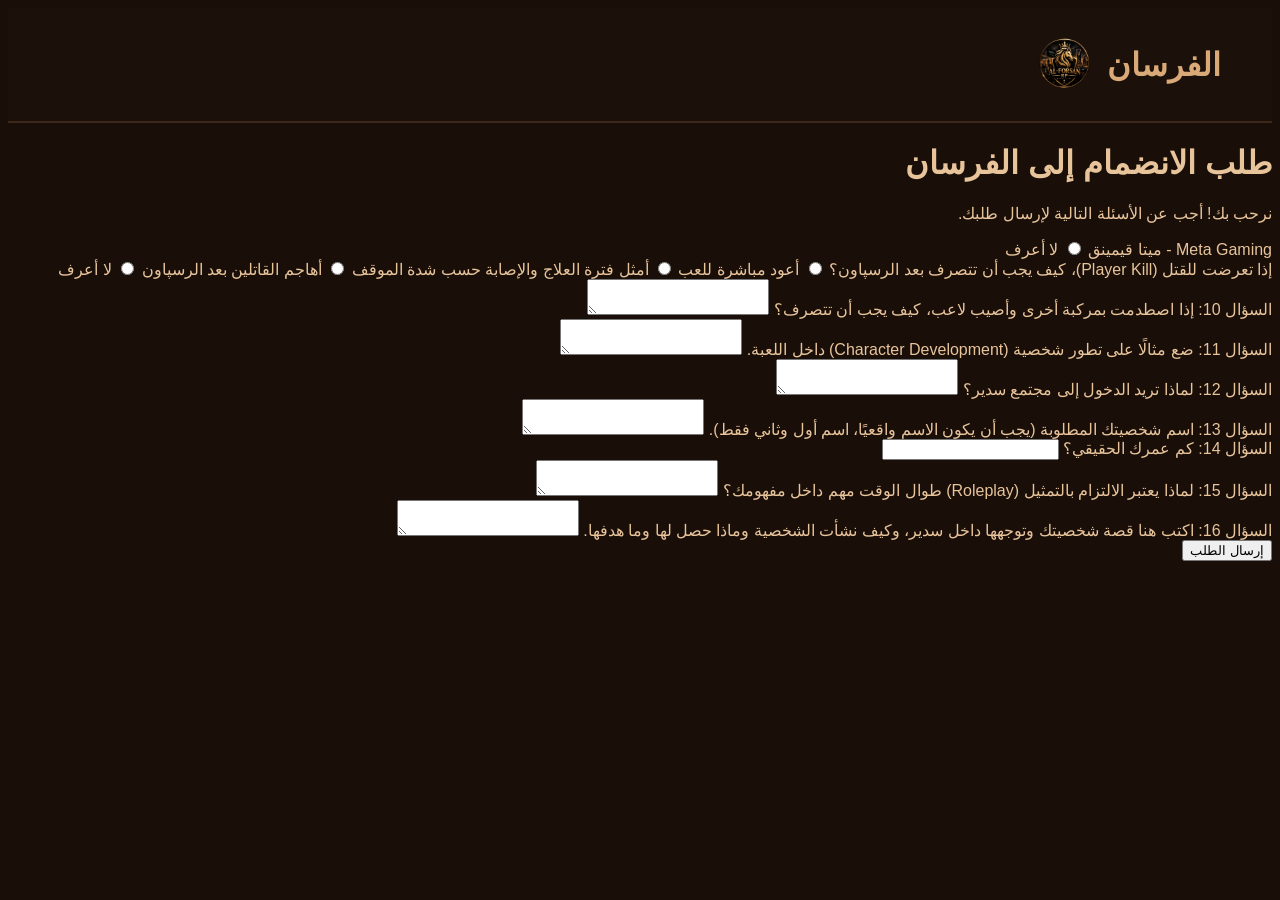
==== apply.html @ c6a8109a "Add files via upload" ====
<!DOCTYPE html>

<html lang="ar" dir="rtl">

<head>

    <meta charset="UTF-8">

    <meta name="viewport" content="width=device-width, initial-scale=1.0">

    <title>طلب الانضمام | الفرسان</title>

    <link rel="stylesheet" href="style.css">

</head>

<body>

    <header class="header">

        <div class="brand">

            <span>الفرسان</span>

            <img src="images/logo.png" alt="شعار الفرسان">

        </div>

    </header>

    <main class="apply-page">

        <h1>طلب الانضمام إلى الفرسان</h1>

        <p>نرحب بك! أجب عن الأسئلة التالية لإرسال طلبك.</p>

        <form id="applicationForm">

         Meta Gaming - ميتا قيمينق

    </label>

    <label>

        <input type="radio" name="q8" value="لا أعرف">

        لا أعرف

    </label>

</div>

<!-- السؤال 9 -->

<div class="question">

    <label>

        إذا تعرضت للقتل (Player Kill)، كيف يجب أن تتصرف بعد الرسپاون؟

    </label>

    <label>

        <input type="radio" name="q9" value="أعود مباشرة للعب" required>

        أعود مباشرة للعب

    </label>

    <label>

        <input type="radio" name="q9" value="أمثل فترة العلاج والإصابة حسب شدة الموقف">

        أمثل فترة العلاج والإصابة حسب شدة الموقف

    </label>

    <label>

        <input type="radio" name="q9" value="أهاجم القاتلين بعد الرسپاون">

        أهاجم القاتلين بعد الرسپاون

    </label>

    <label>

        <input type="radio" name="q9" value="لا أعرف">

        لا أعرف
    </label>
    
          <!-- السؤال 10 -->

<div class="question">

  <label for="q10">

    السؤال 10: إذا اصطدمت بمركبة أخرى وأصيب لاعب، كيف يجب أن تتصرف؟

  </label>

  <textarea id="q10" name="q10" required></textarea>

</div>

<!-- السؤال 11 -->

<div class="question">

  <label for="q11">

    السؤال 11: ضع مثالًا على تطور شخصية (Character Development) داخل اللعبة.

  </label>

  <textarea id="q11" name="q11" required></textarea>

</div>

<!-- السؤال 12 -->

<div class="question">

  <label for="q12">

    السؤال 12: لماذا تريد الدخول إلى مجتمع سدير؟

  </label>

  <textarea id="q12" name="q12" required></textarea>

</div>

<!-- السؤال 13 -->

<div class="question">

  <label for="q13">

    السؤال 13: اسم شخصيتك المطلوبة (يجب أن يكون الاسم واقعيًا، اسم أول وثاني فقط).

  </label>

  <textarea id="q13" name="q13" required></textarea>

</div>

<!-- السؤال 14 -->

<div class="question">

  <label for="q14">

    السؤال 14: كم عمرك الحقيقي؟

  </label>

  <input type="number" id="q14" name="q14" min="1" required>

</div>

<!-- السؤال 15 -->

<div class="question">

  <label for="q15">

    السؤال 15: لماذا يعتبر الالتزام بالتمثيل (Roleplay) طوال الوقت مهم داخل مفهومك؟

  </label>

  <textarea id="q15" name="q15" required></textarea>

</div>

<!-- السؤال 16 -->

<div class="question">

  <label for="q16">

    السؤال 16: اكتب هنا قصة شخصيتك وتوجهها داخل سدير، وكيف نشأت الشخصية وماذا حصل لها وما هدفها.

  </label>

  <textarea id="q16" name="q16" required></textarea>

</div>   

            <button type="submit">إرسال الطلب</button>

        </form>

    </main>

</body>

</html>
---- style.css ----
<<<<<<< HEAD
/* =========================
   الإعدادات العامة
========================= */

* {
    margin: 0;
    padding: 0;
    box-sizing: border-box;
}

html {
    scroll-behavior: smooth;
}

body {
    background: #190e08;
    color: #e8c49b;
    font-family: 'Cairo', sans-serif;
    overflow-x: hidden;
}

a {
    text-decoration: none;
    color: inherit;
}

button {
    font-family: inherit;
}


/* =========================
   الشريط العلوي
========================= */

.header {
    height: 115px;
    background: #1c100a;
    border-bottom: 2px solid #3c281a;

    display: flex;
    align-items: center;
    justify-content: space-between;

    padding: 15px 4%;
    position: sticky;
    top: 0;
    z-index: 100;
}

.brand {
    display: flex;
    align-items: center;
    gap: 15px;

    font-size: 32px;
    font-weight: 900;
    color: #d9aa78;
}

.brand img {
    width: 60px;
    height: 60px;
    object-fit: contain;
}

.discord-btn {
    background: #5865f2;
    color: white;

    padding: 16px 35px;
    border-radius: 27px;

    font-size: 21px;
    font-weight: 800;

    box-shadow: 0 0 25px #5865f255;
    transition: 0.3s;
}

.discord-btn:hover {
    transform: translateY(-3px);
    box-shadow: 0 0 35px #5865f280;
}

.discord-btn i {
    margin-right: 10px;
}

.menu-btn {
    width: 75px;
    height: 75px;

    background: #302016;
    color: #d9aa78;

    border: 2px solid #65482e;
    border-radius: 23px;

    font-size: 30px;
    cursor: pointer;

    transition: 0.3s;
}

.menu-btn:hover {
    background: #49301e;
}


/* =========================
   القائمة الجانبية
========================= */

.menu-overlay {
    position: fixed;
    inset: 0;

    background: rgba(0, 0, 0, 0.65);

    z-index: 999;

    visibility: hidden;
    opacity: 0;

    transition: 0.3s;
}

.menu-overlay.show {
    visibility: visible;
    opacity: 1;
}

.side-menu {
    position: absolute;
    top: 0;
    right: 0;

    width: min(82%, 500px);
    height: 100%;

    background: linear-gradient(
        160deg,
        #24150d,
        #160d08
    );

    border-left: 2px solid #503721;

    transform: translateX(100%);
    transition: 0.35s ease;

    overflow-y: auto;
}

.menu-overlay.show .side-menu {
    transform: translateX(0);
}

.close-menu {
    width: 95px;
    height: 95px;

    margin: 25px;

    background: #352317;
    color: #d9aa78;

    border: 2px solid #65482e;
    border-radius: 25px;

    font-size: 35px;
    cursor: pointer;

    transition: 0.3s;
}

.close-menu:hover {
    background: #49301e;
}

.side-menu-links {
    padding: 45px 25px;

    display: flex;
    flex-direction: column;
    gap: 20px;
}

.side-menu-links a {
    display: flex;
    align-items: center;
    gap: 25px;

    padding: 25px;

    border-radius: 25px;

    color: #e8c49b;

    font-size: 25px;
    font-weight: 800;

    transition: 0.3s;
}

.side-menu-links a i {
    font-size: 28px;
    color: #d9aa78;
}

.side-menu-links a:hover,
.side-menu-links a.active {
    background: #352317;
    border: 2px solid #65482e;
}


/* =========================
   الواجهة الرئيسية
========================= */

.hero {
    min-height: 850px;

    display: flex;
    justify-content: center;
    align-items: center;

    text-align: center;
    padding: 80px 20px;

    background: radial-gradient(
        circle at center,
        #382315 0%,
        #21130c 45%,
        #160d08 100%
    );
}

.hero-content {
    max-width: 950px;
    width: 100%;
}

.hero-logo {
    width: 150px;
    height: 150px;

    object-fit: contain;

    margin-bottom: 35px;

    filter: drop-shadow(0 0 25px #d4af3780);
}

.hero h1 {
    font-size: clamp(45px, 8vw, 90px);
    font-weight: 900;

    color: #e8bd8d;

    margin-bottom: 15px;
}

.hero h2 {
    font-size: clamp(22px, 4vw, 38px);

    margin-bottom: 35px;
}

.hero p {
    font-size: 23px;
    line-height: 2.2;

    margin-bottom: 55px;
}


/* =========================
   الأزرار
========================= */

.hero-buttons,
.about-buttons {
    display: flex;
    justify-content: center;
    align-items: center;

    flex-wrap: wrap;
    gap: 20px;
}

.main-btn,
.second-btn {
    display: inline-block;

    padding: 22px 38px;

    border-radius: 28px;

    font-size: 21px;
    font-weight: 800;

    transition: 0.3s;
}

.main-btn {
    background: linear-gradient(
        135deg,
        #e0b17e,
        #bd8a51
    );

    color: #21130b;
}

.second-btn {
    background: #352317;

    border: 3px solid #65482e;

    color: #e8c49b;
}

.main-btn:hover,
.second-btn:hover {
    transform: translateY(-5px);
}


/* =========================
   البطاقة التعريفية
========================= */

.intro {
    padding: 100px 8%;
}

.intro-card {
    max-width: 950px;

    margin: auto;

    padding: 75px 45px;

    background: #28180f;

    border: 2px solid #503721;
    border-right: 8px solid #d4a36f;

    border-radius: 40px;

    text-align: center;
}

.icon-circle {
    width: 130px;
    height: 130px;

    margin: 0 auto 45px;

    background: #432d1d;

    border-radius: 50%;

    display: flex;
    align-items: center;
    justify-content: center;

    font-size: 48px;
    color: #d9aa78;
}

.intro h2 {
    font-size: 36px;
    margin-bottom: 30px;
}

.intro p {
    font-size: 24px;
    line-height: 2.2;

    margin-bottom: 45px;
}


/* =========================
   عناوين الأقسام
========================= */

.section-title {
    text-align: center;

    font-size: 58px;
    font-weight: 900;

    color: #d9aa78;

    margin-bottom: 100px;
}


/* =========================
   قسم لماذا الفرسان
========================= */

.features {
    padding: 90px 8%;
}

.feature-grid {
    display: grid;

    grid-template-columns: repeat(2, 1fr);

    gap: 45px;
}

.feature-card {
    background: #28180f;

    border: 2px solid #49301e;
    border-radius: 55px;

    padding: 70px 35px;

    text-align: center;

    transition: 0.3s;
}

.feature-card:hover {
    border-color: #d9aa78;
    transform: translateY(-5px);
}

.feature-card h3 {
    font-size: 37px;
    margin-bottom: 45px;
}

.feature-card p {
    font-size: 24px;
    line-height: 2.1;
}


/* =========================
   قسم عن الفرسان
========================= */

.about {
    padding: 110px 10%;
    text-align: center;
}

.about p {
    font-size: 25px;
    line-height: 2.4;

    margin-bottom: 35px;
}

.about-buttons {
    margin-top: 60px;
}


/* =========================
   التذييل
========================= */

footer {
    background: linear-gradient(
        #24150e,
        #30190f
    );

    padding: 85px 8% 40px;

    text-align: center;
}

.footer-content {
    display: grid;

    grid-template-columns: repeat(3, 1fr);

    gap: 50px;

    padding-bottom: 75px;
}

.footer-brand img {
    width: 100px;
    height: 100px;

    object-fit: contain;

    margin-top: 20px;
}

.footer-brand h2,
footer h3 {
    color: #d9aa78;

    font-size: 30px;

    margin-bottom: 25px;
}

footer p,
footer a {
    font-size: 21px;
    line-height: 2.5;
}

.footer-links a,
.footer-contact a {
    display: block;
    transition: 0.3s;
}

.footer-links a:hover,
.footer-contact a:hover {
    color: #d9aa78;
}

.copyright {
    border-top: 1px solid #503721;

    padding-top: 35px;

    font-size: 21px;
}

.powered {
    margin-top: 20px;
    color: #b99773;
}


/* =========================
   توافق الجوال
========================= */

@media (max-width: 700px) {

    .header {
        height: 110px;
        padding: 10px 4%;
    }

    .brand {
        font-size: 22px;
        gap: 5px;
    }

    .brand img {
        width: 43px;
        height: 43px;
    }

    .discord-btn {
        padding: 14px 16px;
        font-size: 16px;
        border-radius: 20px;
    }

    .menu-btn {
        width: 65px;
        height: 65px;

        font-size: 24px;
        border-radius: 20px;
    }

    .side-menu {
        width: 82%;
    }

    .close-menu {
        width: 80px;
        height: 80px;
        font-size: 30px;
    }

    .side-menu-links {
        padding: 30px 18px;
    }

    .side-menu-links a {
        padding: 22px 15px;
        font-size: 22px;
        gap: 20px;
    }

    .side-menu-links a i {
        font-size: 25px;
    }

    .hero {
        min-height: 800px;
        padding: 60px 20px;
    }

    .hero-logo {
        width: 115px;
        height: 115px;
    }

    .hero p {
        font-size: 19px;
        line-height: 2.1;
    }

    .main-btn,
    .second-btn {
        width: 90%;
        padding: 19px 15px;
        font-size: 18px;
    }

    .intro {
        padding: 65px 6%;
    }

    .intro-card {
        padding: 50px 20px;
        border-radius: 35px;
    }

    .icon-circle {
        width: 110px;
        height: 110px;
        font-size: 42px;
    }

    .intro h2 {
        font-size: 27px;
    }

    .intro p {
        font-size: 19px;
        line-height: 2.2;
    }

    .section-title {
        font-size: 42px;
        margin-bottom: 65px;
    }

    .features {
        padding: 70px 6%;
    }

    .feature-grid {
        grid-template-columns: 1fr;
        gap: 30px;
    }

    .feature-card {
        padding: 55px 25px;
        border-radius: 40px;
    }

    .feature-card h3 {
        font-size: 31px;
        margin-bottom: 35px;
    }

    .feature-card p {
        font-size: 20px;
        line-height: 2.1;
    }

    .about {
        padding: 75px 7%;
    }

    .about p {
        font-size: 20px;
        line-height: 2.3;
    }

    .footer-content {
        grid-template-columns: 1fr;
        gap: 50px;
    }

    .copyright {
        font-size: 17px;
    }

}
/* =========================
   صفحة أمثلة الرول بلاي
========================= */

.examples-page {
    width: min(100% - 32px, 850px);
    margin: 55px auto;
    font-family: 'Tajawal', sans-serif;
}

.examples-heading {
    text-align: center;
    margin-bottom: 30px;
}

.examples-heading h1 {
    color: #d9ad55;
    font-size: 34px;
    margin-bottom: 10px;
}

.examples-heading p {
    color: #aaa;
    font-size: 15px;
    line-height: 1.9;
}

.rp-warning,
.assistant-box,
.term-search,
.term-card,
.before-start {
    background: linear-gradient(145deg, #211d18, #171512);
    border: 1px solid rgba(207, 163, 79, 0.2);
    border-radius: 15px;
    padding: 25px;
    margin-bottom: 22px;
    color: #eee;
}

.rp-warning {
    text-align: center;
}

.warning-icon {
    color: #d9ad55;
    font-size: 30px;
    margin-bottom: 12px;
}

.examples-page h2 {
    color: #d9ad55;
    margin-bottom: 15px;
}

.examples-page p {
    line-height: 2;
    color: #c3bdb4;
}

.assistant-box {
    text-align: center;
}

.assistant-box > h2 i {
    margin-left: 7px;
}

.assistant-message {
    background: #15120f;
    border: 1px solid #403322;
    border-radius: 12px;
    padding: 18px;
    text-align: right;
    line-height: 2;
    margin: 20px 0;
    color: #ddd;
}

.question-buttons,
.term-buttons {
    display: flex;
    flex-wrap: wrap;
    gap: 9px;
    justify-content: center;
    margin: 18px 0;
}

.question-buttons button,
.term-buttons button {
    background: #292219;
    color: #e5c27f;
    border: 1px solid #69512d;
    border-radius: 9px;
    padding: 10px 14px;
    font-family: inherit;
    cursor: pointer;
    transition: 0.2s;
}

.question-buttons button:hover,
.term-buttons button:hover {
    background: #d0a34e;
    color: #17120a;
}

.assistant-input {
    display: flex;
    gap: 10px;
    margin: 20px 0;
}

.assistant-input input,
.term-search input {
    background: #100e0c;
    color: white;
    border: 1px solid #55442c;
    border-radius: 9px;
    padding: 14px;
    font-family: inherit;
    outline: none;
}

.assistant-input input {
    flex: 1;
    min-width: 0;
}

.assistant-input button,
.gold-button {
    background: linear-gradient(135deg, #e0b75e, #a8792e);
    color: #17120a;
    border: none;
    border-radius: 9px;
    padding: 12px 20px;
    font-family: inherit;
    font-weight: 800;
    cursor: pointer;
    text-decoration: none;
    display: inline-block;
}

.assistant-box small {
    color: #888;
    line-height: 2;
}

.term-search {
    text-align: center;
}

.term-search input {
    width: 100%;
    box-sizing: border-box;
    margin: 10px 0;
}

.terms-list {
    display: flex;
    flex-direction: column;
    gap: 5px;
}

.term-card {
    scroll-margin-top: 25px;
}

.term-number {
    display: inline-block;
    color: #d9ad55;
    border: 1px solid #806334;
    border-radius: 20px;
    padding: 5px 13px;
    font-size: 13px;
    margin-bottom: 12px;
}

.term-card h2 {
    margin-bottom: 5px;
}

.term-card > h3 {
    color: #d9ad55;
    font-size: 14px;
    margin-top: 0;
}

.correct,
.wrong {
    padding: 13px 16px;
    border-radius: 10px;
    margin-top: 14px;
}

.correct {
    background: rgba(34, 130, 76, 0.1);
    border-right: 3px solid #36a269;
}

.correct h3 {
    color: #55c68b;
}

.wrong {
    background: rgba(180, 55, 55, 0.1);
    border-right: 3px solid #c95353;
}

.wrong h3 {
    color: #e36b6b;
}

.correct h3,
.wrong h3 {
    margin: 0 0 7px;
    font-size: 15px;
}

.correct p,
.wrong p {
    margin: 0;
    font-size: 14px;
}

.before-start ul {
    padding-right: 20px;
    color: #c3bdb4;
    line-height: 2.2;
}

.before-start li {
    margin-bottom: 8px;
}

.before-start .gold-button {
    margin: 10px 5px 0;
}

@media (max-width: 600px) {
    .examples-page {
        width: calc(100% - 24px);
        margin: 30px auto;
    }

    .examples-heading h1 {
        font-size: 26px;
    }

    .rp-warning,
    .assistant-box,
    .term-search,
    .term-card,
    .before-start {
        padding: 17px;
        border-radius: 12px;
    }

    .assistant-input {
        flex-direction: column;
    }

    .assistant-input button {
        width: 100%;
    }

    .question-buttons button,
    .term-buttons button {
        font-size: 12px;
        padding: 9px 11px;
    }

    .term-card h2 {
        font-size: 19px;
    }

    .examples-page p {
        font-size: 14px;
    }
}
/* تحسين تصميم الجوال لصفحة الرول بلاي */

@media (max-width: 600px) {

    .examples-page {

        width: calc(100% - 8px);

        margin: 25px auto;

    }

    .examples-heading h1 {

        font-size: 30px;

    }

    .examples-heading p {

        font-size: 19px;

        line-height: 1.9;

    }

    .rp-warning,

    .assistant-box,

    .term-search,

    .term-card,

    .before-start {

        background: #302014;

        border: 1px solid #543b26;

        border-radius: 22px;

        padding: 25px 20px;

        margin-bottom: 22px;

    }

    .rp-warning h2 {

        color: #ffd04d;

        font-size: 24px;

        line-height: 1.7;

    }

    .examples-page p {

        font-size: 19px;

        line-height: 2.1;

    }

    .term-card h2 {

        font-size: 25px;

        color: #e8c99e;

    }

    .term-card > h3 {

        font-size: 19px;

        color: #d6a36a;

    }

    .correct,

    .wrong {

        padding: 20px;

        border-radius: 18px;

        margin-top: 18px;

    }

    .correct {

        background: #292d1c;

        border: 1px solid #16734d;

    }

    .wrong {

        background: #3b211b;

        border: 1px solid #8d3028;

    }

    .correct p,

    .wrong p {

        font-size: 18px;

        line-height: 2;

    }

}
@media (max-width: 700px) {

    header {

        display: flex;

        flex-direction: row;

        align-items: center;

        justify-content: flex-start;

        gap: 12px;

    }

    header .menu-btn {

        order: 1;

        flex-shrink: 0;

    }

    header .brand {

        order: 2;

        display: flex;

        flex-direction: row;

        align-items: center;

        gap: 8px;

        white-space: nowrap;

        margin: 0;

    }

    header .brand img {

        width: 42px;

        height: 42px;

        object-fit: contain;

    }

    header .discord-btn {

        order: 3;

        margin-right: auto;

        flex-shrink: 0;

    }

}@media (min-width: 701px) {

    header {

        display: flex;

        flex-direction: row;

        align-items: center;

        justify-content: flex-start;

        gap: 20px;

    }

    header .menu-btn {

        order: 1;

        flex-shrink: 0;

    }

    header .brand {

        order: 2;

        display: flex;

        flex-direction: row;

        align-items: center;

        gap: 10px;

        margin: 0;

        white-space: nowrap;

    }

    header .brand img {

        width: 55px;

        height: 55px;

        object-fit: contain;

    }

    header .discord-btn {

        order: 3;

        flex-shrink: 0;

    }

}
/* =========================

   AL-FORSAN RULES PAGE

========================= */

.rules-page {

    width: 100%;

    max-width: 1100px;

    margin: 0 auto;

    padding: 70px 25px;

    direction: rtl;

}

.rules-hero {

    text-align: center;

    padding: 65px 20px;

    margin-bottom: 35px;

    background: linear-gradient(145deg, #21170e, #080808);

    border: 1px solid rgba(212, 164, 75, 0.3);

    border-radius: 20px;

}

.rules-hero h1 {

    color: #e4b75e;

    font-size: 42px;

    margin: 15px 0;

}

.rules-hero p {

    color: #c5c0b7;

    font-size: 17px;

    line-height: 2;

}

.section-label {

    color: #c99b43;

    letter-spacing: 3px;

    font-size: 13px;

}

.rules-navigation {

    display: flex;

    flex-wrap: wrap;

    justify-content: center;

    gap: 12px;

    margin: 30px 0 60px;

}

.rules-navigation a {

    color: #e5c27b;

    background: #17130f;

    border: 1px solid #72572d;

    padding: 13px 20px;

    border-radius: 10px;

    text-decoration: none;

    transition: 0.3s;

}

.rules-navigation a:hover {

    background: #b58a3c;

    color: #080808;

}

.rules-section {

    margin-bottom: 65px;

    scroll-margin-top: 100px;

}

.rules-section h2 {

    color: #e4b75e;

    font-size: 27px;

    margin-bottom: 25px;

    padding-bottom: 15px;

    border-bottom: 1px solid #5c4626;

}

.rules-section h2 i {

    margin-left: 10px;

}

.rules-list {

    display: grid;

    grid-template-columns: repeat(2, minmax(0, 1fr));

    gap: 18px;

}

.rule-card {

    background: linear-gradient(145deg, #191510, #0d0c0a);

    border: 1px solid rgba(212, 164, 75, 0.22);

    border-radius: 14px;

    padding: 23px;

    transition: 0.3s;

}

.rule-card:hover {

    border-color: #c99b43;

    transform: translateY(-3px);

}

.rule-card-top {

    display: flex;

    justify-content: space-between;

    align-items: center;

    flex-wrap: wrap;

    gap: 12px;

    margin-bottom: 15px;

}

.rule-card h3 {

    color: #f0d49b;

    font-size: 18px;

    margin: 0;

}

.rule-level {

    color: #e8bd6b;

    background: rgba(185, 137, 53, 0.13);

    border: 1px solid rgba(185, 137, 53, 0.35);

    border-radius: 20px;

    padding: 6px 12px;

    font-size: 12px;

}

.rule-card p {

    color: #bdb7ac;

    line-height: 2;

    font-size: 15px;

    margin: 0;

}

@media (max-width: 700px) {

    .rules-page {

        padding: 35px 15px;

    }

    .rules-hero {

        padding: 40px 15px;

    }

    .rules-hero h1 {

        font-size: 28px;

    }

    .rules-hero p {

        font-size: 14px;

    }

    .rules-navigation {

        flex-direction: column;

        gap: 10px;

        margin-bottom: 40px;

    }

    .rules-navigation a {

        text-align: center;

    }

    .rules-list {

        grid-template-columns: 1fr;

    }

    .rules-section h2 {

        font-size: 22px;

    }

    .rule-card {

        padding: 18px;

    }

}
/* الهيدر الموحد لجميع صفحات الفرسان */

/* ترتيب الهيدر */
header.header {
display: flex;
flex-direction: row;
direction: rtl;
align-items: center;
justify-content: space-between;
width: 100%;
box-sizing: border-box;
gap: 14px;
}

/* زر القائمة - أقصى اليمين */
header.header .menu-btn {
order: 1;
flex-shrink: 0;
}

/* شعار واسم الفرسان - بجانب القائمة */
header.header .brand {
order: 2;
display: flex;
align-items: center;
gap: 15px;
margin-right: 0;
margin-left: auto;
}

/* زر Discord - أقصى اليسار */
header.header .discord-account {
order: 3;
flex-shrink: 0;
margin-right: auto;
margin-left: 0;
}

header.header .menu-btn {

    order: 1;

    flex-shrink: 0;

}

header.header .logo {

    order: 2;

    display: flex;

    align-items: center;

    gap: 9px;

    margin: 0 !important;

    flex-shrink: 0;

    text-decoration: none;

}

header.header .logo img {

    width: 42px;

    height: 42px;

    object-fit: contain;

}

header.header .logo span {

    font-size: 17px;

    font-weight: bold;

    white-space: nowrap;

}

header.header .discord-btn {

    order: 3;

    margin-right: auto;

    flex-shrink: 0;

}

@media (max-width: 700px) {

    header.header {

        padding: 10px 12px;

        gap: 10px;

    }

    header.header .logo img {

        width: 36px;

        height: 36px;

    }

    header.header .logo span {

        font-size: 15px;

    }

    header.header .discord-btn {

        padding: 9px 12px;

        font-size: 12px;

    }

}
/* تفاصيل وأمثلة قوانين الفرسان */

.rule-description {

    color: #c5c0b7;

    line-height: 2;

    margin-bottom: 18px;

}

.rule-details {

    background: rgba(212, 164, 75, 0.05);

    border-right: 3px solid #b58a3c;

    padding: 12px 18px;

    margin: 15px 0;

    border-radius: 8px;

}

.rule-details h4 {

    color: #e4b75e;

    margin: 0 0 12px;

    font-size: 15px;

}

.rule-details ul {

    padding-right: 20px;

    margin: 0;

}

.rule-details li {

    color: #c5c0b7;

    line-height: 2;

    margin-bottom: 5px;

}

.rule-example {

    background: rgba(180, 60, 45, 0.08);

    border: 1px solid rgba(180, 60, 45, 0.25);

    border-radius: 9px;

    padding: 14px;

    margin-top: 18px;

}

.rule-example strong {

    color: #e6a078;

    display: block;

    margin-bottom: 8px;

}

.rule-example p {

    color: #c5c0b7;

    line-height: 1.9;

    margin: 0;

}

.rule-card {

    height: fit-content;

}

/* Discord Account */
.discord-account {
    display: flex;
    align-items: center;
    gap: 10px;
}

#discordUser {
    display: flex;
    align-items: center;
    gap: 10px;
    color: #fff;
}

#discordUser[hidden] {
    display: none;
}

#discordAvatar {
    width: 38px;
    height: 38px;
    border-radius: 50%;
    object-fit: cover;
    border: 2px solid #d4af37;
}

#discordUsername {
    color: #d4af37;
    font-weight: bold;
}

#discordLogoutBtn {
    background: #d4af37;
    color: #111;
    border: none;
    border-radius: 8px;
    padding: 8px 12px;
    cursor: pointer;
    font-family: inherit;
}
/* إعادة زر وحساب Discord لمكانه الطبيعي */
.header .discord-account {
    display: flex;
    align-items: center;
    justify-content: flex-start;
    margin: 0;
    flex-shrink: 0;
=======
/* =========================
   الإعدادات العامة
========================= */

* {
    margin: 0;
    padding: 0;
    box-sizing: border-box;
}

html {
    scroll-behavior: smooth;
}

body {
    background: #190e08;
    color: #e8c49b;
    font-family: 'Cairo', sans-serif;
    overflow-x: hidden;
}

a {
    text-decoration: none;
    color: inherit;
}

button {
    font-family: inherit;
}


/* =========================
   الشريط العلوي
========================= */

.header {
    height: 115px;
    background: #1c100a;
    border-bottom: 2px solid #3c281a;

    display: flex;
    align-items: center;
    justify-content: space-between;

    padding: 15px 4%;
    position: sticky;
    top: 0;
    z-index: 100;
}

.brand {
    display: flex;
    align-items: center;
    gap: 15px;

    font-size: 32px;
    font-weight: 900;
    color: #d9aa78;
}

.brand img {
    width: 60px;
    height: 60px;
    object-fit: contain;
}

.discord-btn {
    background: #5865f2;
    color: white;

    padding: 16px 35px;
    border-radius: 27px;

    font-size: 21px;
    font-weight: 800;

    box-shadow: 0 0 25px #5865f255;
    transition: 0.3s;
}

.discord-btn:hover {
    transform: translateY(-3px);
    box-shadow: 0 0 35px #5865f280;
}

.discord-btn i {
    margin-right: 10px;
}

.menu-btn {
    width: 75px;
    height: 75px;

    background: #302016;
    color: #d9aa78;

    border: 2px solid #65482e;
    border-radius: 23px;

    font-size: 30px;
    cursor: pointer;

    transition: 0.3s;
}

.menu-btn:hover {
    background: #49301e;
}


/* =========================
   القائمة الجانبية
========================= */

.menu-overlay {
    position: fixed;
    inset: 0;

    background: rgba(0, 0, 0, 0.65);

    z-index: 999;

    visibility: hidden;
    opacity: 0;

    transition: 0.3s;
}

.menu-overlay.show {
    visibility: visible;
    opacity: 1;
}

.side-menu {
    position: absolute;
    top: 0;
    right: 0;

    width: min(82%, 500px);
    height: 100%;

    background: linear-gradient(
        160deg,
        #24150d,
        #160d08
    );

    border-left: 2px solid #503721;

    transform: translateX(100%);
    transition: 0.35s ease;

    overflow-y: auto;
}

.menu-overlay.show .side-menu {
    transform: translateX(0);
}

.close-menu {
    width: 95px;
    height: 95px;

    margin: 25px;

    background: #352317;
    color: #d9aa78;

    border: 2px solid #65482e;
    border-radius: 25px;

    font-size: 35px;
    cursor: pointer;

    transition: 0.3s;
}

.close-menu:hover {
    background: #49301e;
}

.side-menu-links {
    padding: 45px 25px;

    display: flex;
    flex-direction: column;
    gap: 20px;
}

.side-menu-links a {
    display: flex;
    align-items: center;
    gap: 25px;

    padding: 25px;

    border-radius: 25px;

    color: #e8c49b;

    font-size: 25px;
    font-weight: 800;

    transition: 0.3s;
}

.side-menu-links a i {
    font-size: 28px;
    color: #d9aa78;
}

.side-menu-links a:hover,
.side-menu-links a.active {
    background: #352317;
    border: 2px solid #65482e;
}


/* =========================
   الواجهة الرئيسية
========================= */

.hero {
    min-height: 850px;

    display: flex;
    justify-content: center;
    align-items: center;

    text-align: center;
    padding: 80px 20px;

    background: radial-gradient(
        circle at center,
        #382315 0%,
        #21130c 45%,
        #160d08 100%
    );
}

.hero-content {
    max-width: 950px;
    width: 100%;
}

.hero-logo {
    width: 150px;
    height: 150px;

    object-fit: contain;

    margin-bottom: 35px;

    filter: drop-shadow(0 0 25px #d4af3780);
}

.hero h1 {
    font-size: clamp(45px, 8vw, 90px);
    font-weight: 900;

    color: #e8bd8d;

    margin-bottom: 15px;
}

.hero h2 {
    font-size: clamp(22px, 4vw, 38px);

    margin-bottom: 35px;
}

.hero p {
    font-size: 23px;
    line-height: 2.2;

    margin-bottom: 55px;
}


/* =========================
   الأزرار
========================= */

.hero-buttons,
.about-buttons {
    display: flex;
    justify-content: center;
    align-items: center;

    flex-wrap: wrap;
    gap: 20px;
}

.main-btn,
.second-btn {
    display: inline-block;

    padding: 22px 38px;

    border-radius: 28px;

    font-size: 21px;
    font-weight: 800;

    transition: 0.3s;
}

.main-btn {
    background: linear-gradient(
        135deg,
        #e0b17e,
        #bd8a51
    );

    color: #21130b;
}

.second-btn {
    background: #352317;

    border: 3px solid #65482e;

    color: #e8c49b;
}

.main-btn:hover,
.second-btn:hover {
    transform: translateY(-5px);
}


/* =========================
   البطاقة التعريفية
========================= */

.intro {
    padding: 100px 8%;
}

.intro-card {
    max-width: 950px;

    margin: auto;

    padding: 75px 45px;

    background: #28180f;

    border: 2px solid #503721;
    border-right: 8px solid #d4a36f;

    border-radius: 40px;

    text-align: center;
}

.icon-circle {
    width: 130px;
    height: 130px;

    margin: 0 auto 45px;

    background: #432d1d;

    border-radius: 50%;

    display: flex;
    align-items: center;
    justify-content: center;

    font-size: 48px;
    color: #d9aa78;
}

.intro h2 {
    font-size: 36px;
    margin-bottom: 30px;
}

.intro p {
    font-size: 24px;
    line-height: 2.2;

    margin-bottom: 45px;
}


/* =========================
   عناوين الأقسام
========================= */

.section-title {
    text-align: center;

    font-size: 58px;
    font-weight: 900;

    color: #d9aa78;

    margin-bottom: 100px;
}


/* =========================
   قسم لماذا الفرسان
========================= */

.features {
    padding: 90px 8%;
}

.feature-grid {
    display: grid;

    grid-template-columns: repeat(2, 1fr);

    gap: 45px;
}

.feature-card {
    background: #28180f;

    border: 2px solid #49301e;
    border-radius: 55px;

    padding: 70px 35px;

    text-align: center;

    transition: 0.3s;
}

.feature-card:hover {
    border-color: #d9aa78;
    transform: translateY(-5px);
}

.feature-card h3 {
    font-size: 37px;
    margin-bottom: 45px;
}

.feature-card p {
    font-size: 24px;
    line-height: 2.1;
}


/* =========================
   قسم عن الفرسان
========================= */

.about {
    padding: 110px 10%;
    text-align: center;
}

.about p {
    font-size: 25px;
    line-height: 2.4;

    margin-bottom: 35px;
}

.about-buttons {
    margin-top: 60px;
}


/* =========================
   التذييل
========================= */

footer {
    background: linear-gradient(
        #24150e,
        #30190f
    );

    padding: 85px 8% 40px;

    text-align: center;
}

.footer-content {
    display: grid;

    grid-template-columns: repeat(3, 1fr);

    gap: 50px;

    padding-bottom: 75px;
}

.footer-brand img {
    width: 100px;
    height: 100px;

    object-fit: contain;

    margin-top: 20px;
}

.footer-brand h2,
footer h3 {
    color: #d9aa78;

    font-size: 30px;

    margin-bottom: 25px;
}

footer p,
footer a {
    font-size: 21px;
    line-height: 2.5;
}

.footer-links a,
.footer-contact a {
    display: block;
    transition: 0.3s;
}

.footer-links a:hover,
.footer-contact a:hover {
    color: #d9aa78;
}

.copyright {
    border-top: 1px solid #503721;

    padding-top: 35px;

    font-size: 21px;
}

.powered {
    margin-top: 20px;
    color: #b99773;
}


/* =========================
   توافق الجوال
========================= */

@media (max-width: 700px) {

    .header {
        height: 110px;
        padding: 10px 4%;
    }

    .brand {
        font-size: 22px;
        gap: 5px;
    }

    .brand img {
        width: 43px;
        height: 43px;
    }

    .discord-btn {
        padding: 14px 16px;
        font-size: 16px;
        border-radius: 20px;
    }

    .menu-btn {
        width: 65px;
        height: 65px;

        font-size: 24px;
        border-radius: 20px;
    }

    .side-menu {
        width: 82%;
    }

    .close-menu {
        width: 80px;
        height: 80px;
        font-size: 30px;
    }

    .side-menu-links {
        padding: 30px 18px;
    }

    .side-menu-links a {
        padding: 22px 15px;
        font-size: 22px;
        gap: 20px;
    }

    .side-menu-links a i {
        font-size: 25px;
    }

    .hero {
        min-height: 800px;
        padding: 60px 20px;
    }

    .hero-logo {
        width: 115px;
        height: 115px;
    }

    .hero p {
        font-size: 19px;
        line-height: 2.1;
    }

    .main-btn,
    .second-btn {
        width: 90%;
        padding: 19px 15px;
        font-size: 18px;
    }

    .intro {
        padding: 65px 6%;
    }

    .intro-card {
        padding: 50px 20px;
        border-radius: 35px;
    }

    .icon-circle {
        width: 110px;
        height: 110px;
        font-size: 42px;
    }

    .intro h2 {
        font-size: 27px;
    }

    .intro p {
        font-size: 19px;
        line-height: 2.2;
    }

    .section-title {
        font-size: 42px;
        margin-bottom: 65px;
    }

    .features {
        padding: 70px 6%;
    }

    .feature-grid {
        grid-template-columns: 1fr;
        gap: 30px;
    }

    .feature-card {
        padding: 55px 25px;
        border-radius: 40px;
    }

    .feature-card h3 {
        font-size: 31px;
        margin-bottom: 35px;
    }

    .feature-card p {
        font-size: 20px;
        line-height: 2.1;
    }

    .about {
        padding: 75px 7%;
    }

    .about p {
        font-size: 20px;
        line-height: 2.3;
    }

    .footer-content {
        grid-template-columns: 1fr;
        gap: 50px;
    }

    .copyright {
        font-size: 17px;
    }

}
/* =========================
   صفحة أمثلة الرول بلاي
========================= */

.examples-page {
    width: min(100% - 32px, 850px);
    margin: 55px auto;
    font-family: 'Tajawal', sans-serif;
}

.examples-heading {
    text-align: center;
    margin-bottom: 30px;
}

.examples-heading h1 {
    color: #d9ad55;
    font-size: 34px;
    margin-bottom: 10px;
}

.examples-heading p {
    color: #aaa;
    font-size: 15px;
    line-height: 1.9;
}

.rp-warning,
.assistant-box,
.term-search,
.term-card,
.before-start {
    background: linear-gradient(145deg, #211d18, #171512);
    border: 1px solid rgba(207, 163, 79, 0.2);
    border-radius: 15px;
    padding: 25px;
    margin-bottom: 22px;
    color: #eee;
}

.rp-warning {
    text-align: center;
}

.warning-icon {
    color: #d9ad55;
    font-size: 30px;
    margin-bottom: 12px;
}

.examples-page h2 {
    color: #d9ad55;
    margin-bottom: 15px;
}

.examples-page p {
    line-height: 2;
    color: #c3bdb4;
}

.assistant-box {
    text-align: center;
}

.assistant-box > h2 i {
    margin-left: 7px;
}

.assistant-message {
    background: #15120f;
    border: 1px solid #403322;
    border-radius: 12px;
    padding: 18px;
    text-align: right;
    line-height: 2;
    margin: 20px 0;
    color: #ddd;
}

.question-buttons,
.term-buttons {
    display: flex;
    flex-wrap: wrap;
    gap: 9px;
    justify-content: center;
    margin: 18px 0;
}

.question-buttons button,
.term-buttons button {
    background: #292219;
    color: #e5c27f;
    border: 1px solid #69512d;
    border-radius: 9px;
    padding: 10px 14px;
    font-family: inherit;
    cursor: pointer;
    transition: 0.2s;
}

.question-buttons button:hover,
.term-buttons button:hover {
    background: #d0a34e;
    color: #17120a;
}

.assistant-input {
    display: flex;
    gap: 10px;
    margin: 20px 0;
}

.assistant-input input,
.term-search input {
    background: #100e0c;
    color: white;
    border: 1px solid #55442c;
    border-radius: 9px;
    padding: 14px;
    font-family: inherit;
    outline: none;
}

.assistant-input input {
    flex: 1;
    min-width: 0;
}

.assistant-input button,
.gold-button {
    background: linear-gradient(135deg, #e0b75e, #a8792e);
    color: #17120a;
    border: none;
    border-radius: 9px;
    padding: 12px 20px;
    font-family: inherit;
    font-weight: 800;
    cursor: pointer;
    text-decoration: none;
    display: inline-block;
}

.assistant-box small {
    color: #888;
    line-height: 2;
}

.term-search {
    text-align: center;
}

.term-search input {
    width: 100%;
    box-sizing: border-box;
    margin: 10px 0;
}

.terms-list {
    display: flex;
    flex-direction: column;
    gap: 5px;
}

.term-card {
    scroll-margin-top: 25px;
}

.term-number {
    display: inline-block;
    color: #d9ad55;
    border: 1px solid #806334;
    border-radius: 20px;
    padding: 5px 13px;
    font-size: 13px;
    margin-bottom: 12px;
}

.term-card h2 {
    margin-bottom: 5px;
}

.term-card > h3 {
    color: #d9ad55;
    font-size: 14px;
    margin-top: 0;
}

.correct,
.wrong {
    padding: 13px 16px;
    border-radius: 10px;
    margin-top: 14px;
}

.correct {
    background: rgba(34, 130, 76, 0.1);
    border-right: 3px solid #36a269;
}

.correct h3 {
    color: #55c68b;
}

.wrong {
    background: rgba(180, 55, 55, 0.1);
    border-right: 3px solid #c95353;
}

.wrong h3 {
    color: #e36b6b;
}

.correct h3,
.wrong h3 {
    margin: 0 0 7px;
    font-size: 15px;
}

.correct p,
.wrong p {
    margin: 0;
    font-size: 14px;
}

.before-start ul {
    padding-right: 20px;
    color: #c3bdb4;
    line-height: 2.2;
}

.before-start li {
    margin-bottom: 8px;
}

.before-start .gold-button {
    margin: 10px 5px 0;
}

@media (max-width: 600px) {
    .examples-page {
        width: calc(100% - 24px);
        margin: 30px auto;
    }

    .examples-heading h1 {
        font-size: 26px;
    }

    .rp-warning,
    .assistant-box,
    .term-search,
    .term-card,
    .before-start {
        padding: 17px;
        border-radius: 12px;
    }

    .assistant-input {
        flex-direction: column;
    }

    .assistant-input button {
        width: 100%;
    }

    .question-buttons button,
    .term-buttons button {
        font-size: 12px;
        padding: 9px 11px;
    }

    .term-card h2 {
        font-size: 19px;
    }

    .examples-page p {
        font-size: 14px;
    }
}
/* تحسين تصميم الجوال لصفحة الرول بلاي */

@media (max-width: 600px) {

    .examples-page {

        width: calc(100% - 8px);

        margin: 25px auto;

    }

    .examples-heading h1 {

        font-size: 30px;

    }

    .examples-heading p {

        font-size: 19px;

        line-height: 1.9;

    }

    .rp-warning,

    .assistant-box,

    .term-search,

    .term-card,

    .before-start {

        background: #302014;

        border: 1px solid #543b26;

        border-radius: 22px;

        padding: 25px 20px;

        margin-bottom: 22px;

    }

    .rp-warning h2 {

        color: #ffd04d;

        font-size: 24px;

        line-height: 1.7;

    }

    .examples-page p {

        font-size: 19px;

        line-height: 2.1;

    }

    .term-card h2 {

        font-size: 25px;

        color: #e8c99e;

    }

    .term-card > h3 {

        font-size: 19px;

        color: #d6a36a;

    }

    .correct,

    .wrong {

        padding: 20px;

        border-radius: 18px;

        margin-top: 18px;

    }

    .correct {

        background: #292d1c;

        border: 1px solid #16734d;

    }

    .wrong {

        background: #3b211b;

        border: 1px solid #8d3028;

    }

    .correct p,

    .wrong p {

        font-size: 18px;

        line-height: 2;

    }

}
@media (max-width: 700px) {

    header {

        display: flex;

        flex-direction: row;

        align-items: center;

        justify-content: flex-start;

        gap: 12px;

    }

    header .menu-btn {

        order: 1;

        flex-shrink: 0;

    }

    header .brand {

        order: 2;

        display: flex;

        flex-direction: row;

        align-items: center;

        gap: 8px;

        white-space: nowrap;

        margin: 0;

    }

    header .brand img {

        width: 42px;

        height: 42px;

        object-fit: contain;

    }

    header .discord-btn {

        order: 3;

        margin-right: auto;

        flex-shrink: 0;

    }

}@media (min-width: 701px) {

    header {

        display: flex;

        flex-direction: row;

        align-items: center;

        justify-content: flex-start;

        gap: 20px;

    }

    header .menu-btn {

        order: 1;

        flex-shrink: 0;

    }

    header .brand {

        order: 2;

        display: flex;

        flex-direction: row;

        align-items: center;

        gap: 10px;

        margin: 0;

        white-space: nowrap;

    }

    header .brand img {

        width: 55px;

        height: 55px;

        object-fit: contain;

    }

    header .discord-btn {

        order: 3;

        flex-shrink: 0;

    }

}
/* =========================

   AL-FORSAN RULES PAGE

========================= */

.rules-page {

    width: 100%;

    max-width: 1100px;

    margin: 0 auto;

    padding: 70px 25px;

    direction: rtl;

}

.rules-hero {

    text-align: center;

    padding: 65px 20px;

    margin-bottom: 35px;

    background: linear-gradient(145deg, #21170e, #080808);

    border: 1px solid rgba(212, 164, 75, 0.3);

    border-radius: 20px;

}

.rules-hero h1 {

    color: #e4b75e;

    font-size: 42px;

    margin: 15px 0;

}

.rules-hero p {

    color: #c5c0b7;

    font-size: 17px;

    line-height: 2;

}

.section-label {

    color: #c99b43;

    letter-spacing: 3px;

    font-size: 13px;

}

.rules-navigation {

    display: flex;

    flex-wrap: wrap;

    justify-content: center;

    gap: 12px;

    margin: 30px 0 60px;

}

.rules-navigation a {

    color: #e5c27b;

    background: #17130f;

    border: 1px solid #72572d;

    padding: 13px 20px;

    border-radius: 10px;

    text-decoration: none;

    transition: 0.3s;

}

.rules-navigation a:hover {

    background: #b58a3c;

    color: #080808;

}

.rules-section {

    margin-bottom: 65px;

    scroll-margin-top: 100px;

}

.rules-section h2 {

    color: #e4b75e;

    font-size: 27px;

    margin-bottom: 25px;

    padding-bottom: 15px;

    border-bottom: 1px solid #5c4626;

}

.rules-section h2 i {

    margin-left: 10px;

}

.rules-list {

    display: grid;

    grid-template-columns: repeat(2, minmax(0, 1fr));

    gap: 18px;

}

.rule-card {

    background: linear-gradient(145deg, #191510, #0d0c0a);

    border: 1px solid rgba(212, 164, 75, 0.22);

    border-radius: 14px;

    padding: 23px;

    transition: 0.3s;

}

.rule-card:hover {

    border-color: #c99b43;

    transform: translateY(-3px);

}

.rule-card-top {

    display: flex;

    justify-content: space-between;

    align-items: center;

    flex-wrap: wrap;

    gap: 12px;

    margin-bottom: 15px;

}

.rule-card h3 {

    color: #f0d49b;

    font-size: 18px;

    margin: 0;

}

.rule-level {

    color: #e8bd6b;

    background: rgba(185, 137, 53, 0.13);

    border: 1px solid rgba(185, 137, 53, 0.35);

    border-radius: 20px;

    padding: 6px 12px;

    font-size: 12px;

}

.rule-card p {

    color: #bdb7ac;

    line-height: 2;

    font-size: 15px;

    margin: 0;

}

@media (max-width: 700px) {

    .rules-page {

        padding: 35px 15px;

    }

    .rules-hero {

        padding: 40px 15px;

    }

    .rules-hero h1 {

        font-size: 28px;

    }

    .rules-hero p {

        font-size: 14px;

    }

    .rules-navigation {

        flex-direction: column;

        gap: 10px;

        margin-bottom: 40px;

    }

    .rules-navigation a {

        text-align: center;

    }

    .rules-list {

        grid-template-columns: 1fr;

    }

    .rules-section h2 {

        font-size: 22px;

    }

    .rule-card {

        padding: 18px;

    }

}
/* الهيدر الموحد لجميع صفحات الفرسان */

/* ترتيب الهيدر */
header.header {
display: flex;
flex-direction: row;
direction: rtl;
align-items: center;
justify-content: space-between;
width: 100%;
box-sizing: border-box;
gap: 14px;
}

/* زر القائمة - أقصى اليمين */
header.header .menu-btn {
order: 1;
flex-shrink: 0;
}

/* شعار واسم الفرسان - بجانب القائمة */
header.header .brand {
order: 2;
display: flex;
align-items: center;
gap: 15px;
margin-right: 0;
margin-left: auto;
}

/* زر Discord - أقصى اليسار */
header.header .discord-account {
order: 3;
flex-shrink: 0;
margin-right: auto;
margin-left: 0;
}

header.header .menu-btn {

    order: 1;

    flex-shrink: 0;

}

header.header .logo {

    order: 2;

    display: flex;

    align-items: center;

    gap: 9px;

    margin: 0 !important;

    flex-shrink: 0;

    text-decoration: none;

}

header.header .logo img {

    width: 42px;

    height: 42px;

    object-fit: contain;

}

header.header .logo span {

    font-size: 17px;

    font-weight: bold;

    white-space: nowrap;

}

header.header .discord-btn {

    order: 3;

    margin-right: auto;

    flex-shrink: 0;

}

@media (max-width: 700px) {

    header.header {

        padding: 10px 12px;

        gap: 10px;

    }

    header.header .logo img {

        width: 36px;

        height: 36px;

    }

    header.header .logo span {

        font-size: 15px;

    }

    header.header .discord-btn {

        padding: 9px 12px;

        font-size: 12px;

    }

}
/* تفاصيل وأمثلة قوانين الفرسان */

.rule-description {

    color: #c5c0b7;

    line-height: 2;

    margin-bottom: 18px;

}

.rule-details {

    background: rgba(212, 164, 75, 0.05);

    border-right: 3px solid #b58a3c;

    padding: 12px 18px;

    margin: 15px 0;

    border-radius: 8px;

}

.rule-details h4 {

    color: #e4b75e;

    margin: 0 0 12px;

    font-size: 15px;

}

.rule-details ul {

    padding-right: 20px;

    margin: 0;

}

.rule-details li {

    color: #c5c0b7;

    line-height: 2;

    margin-bottom: 5px;

}

.rule-example {

    background: rgba(180, 60, 45, 0.08);

    border: 1px solid rgba(180, 60, 45, 0.25);

    border-radius: 9px;

    padding: 14px;

    margin-top: 18px;

}

.rule-example strong {

    color: #e6a078;

    display: block;

    margin-bottom: 8px;

}

.rule-example p {

    color: #c5c0b7;

    line-height: 1.9;

    margin: 0;

}

.rule-card {

    height: fit-content;

}

/* Discord Account */
.discord-account {
    display: flex;
    align-items: center;
    gap: 10px;
}

#discordUser {
    display: flex;
    align-items: center;
    gap: 10px;
    color: #fff;
}

#discordUser[hidden] {
    display: none;
}

#discordAvatar {
    width: 38px;
    height: 38px;
    border-radius: 50%;
    object-fit: cover;
    border: 2px solid #d4af37;
}

#discordUsername {
    color: #d4af37;
    font-weight: bold;
}

#discordLogoutBtn {
    background: #d4af37;
    color: #111;
    border: none;
    border-radius: 8px;
    padding: 8px 12px;
    cursor: pointer;
    font-family: inherit;
}
/* إعادة زر وحساب Discord لمكانه الطبيعي */
.header .discord-account {
    display: flex;
    align-items: center;
    justify-content: flex-start;
    margin: 0;
    flex-shrink: 0;
>>>>>>> 6f18e7a53cfe6de3d2dcde724461aacac04fb0bd
}
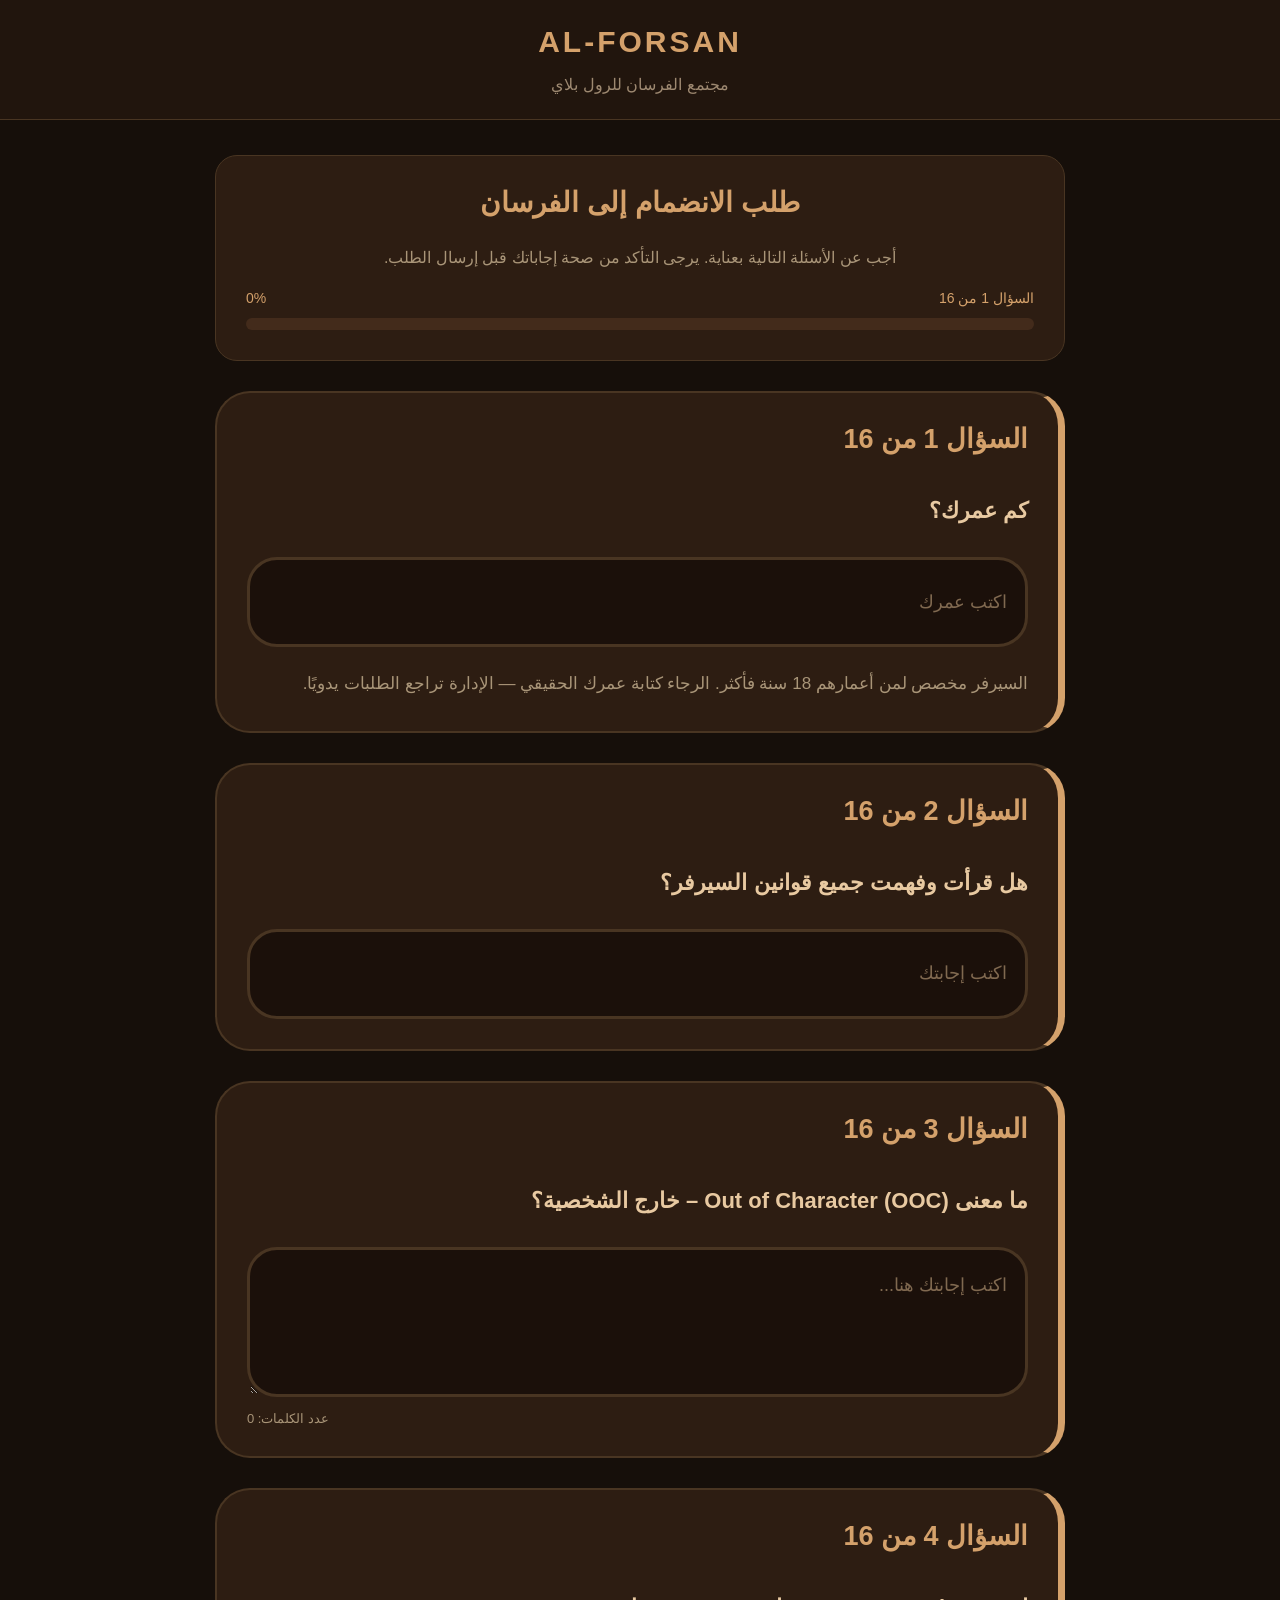
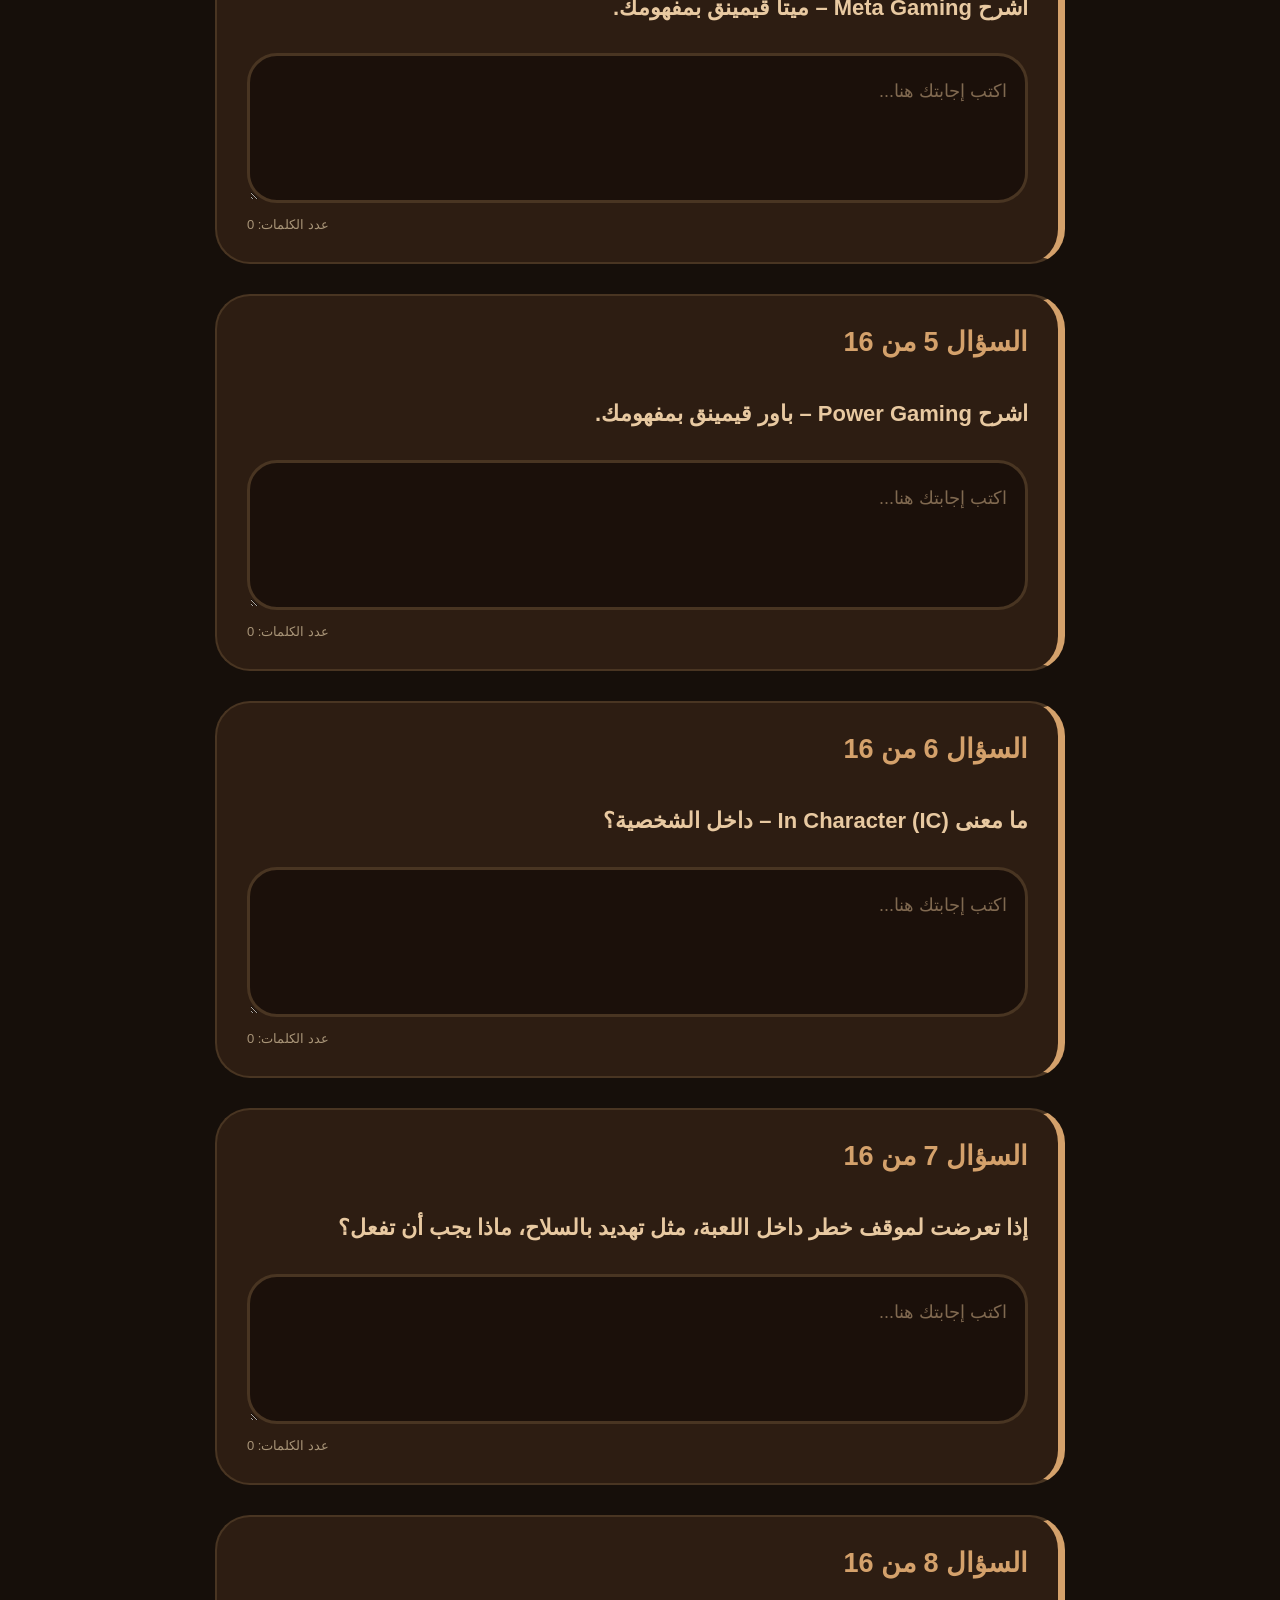
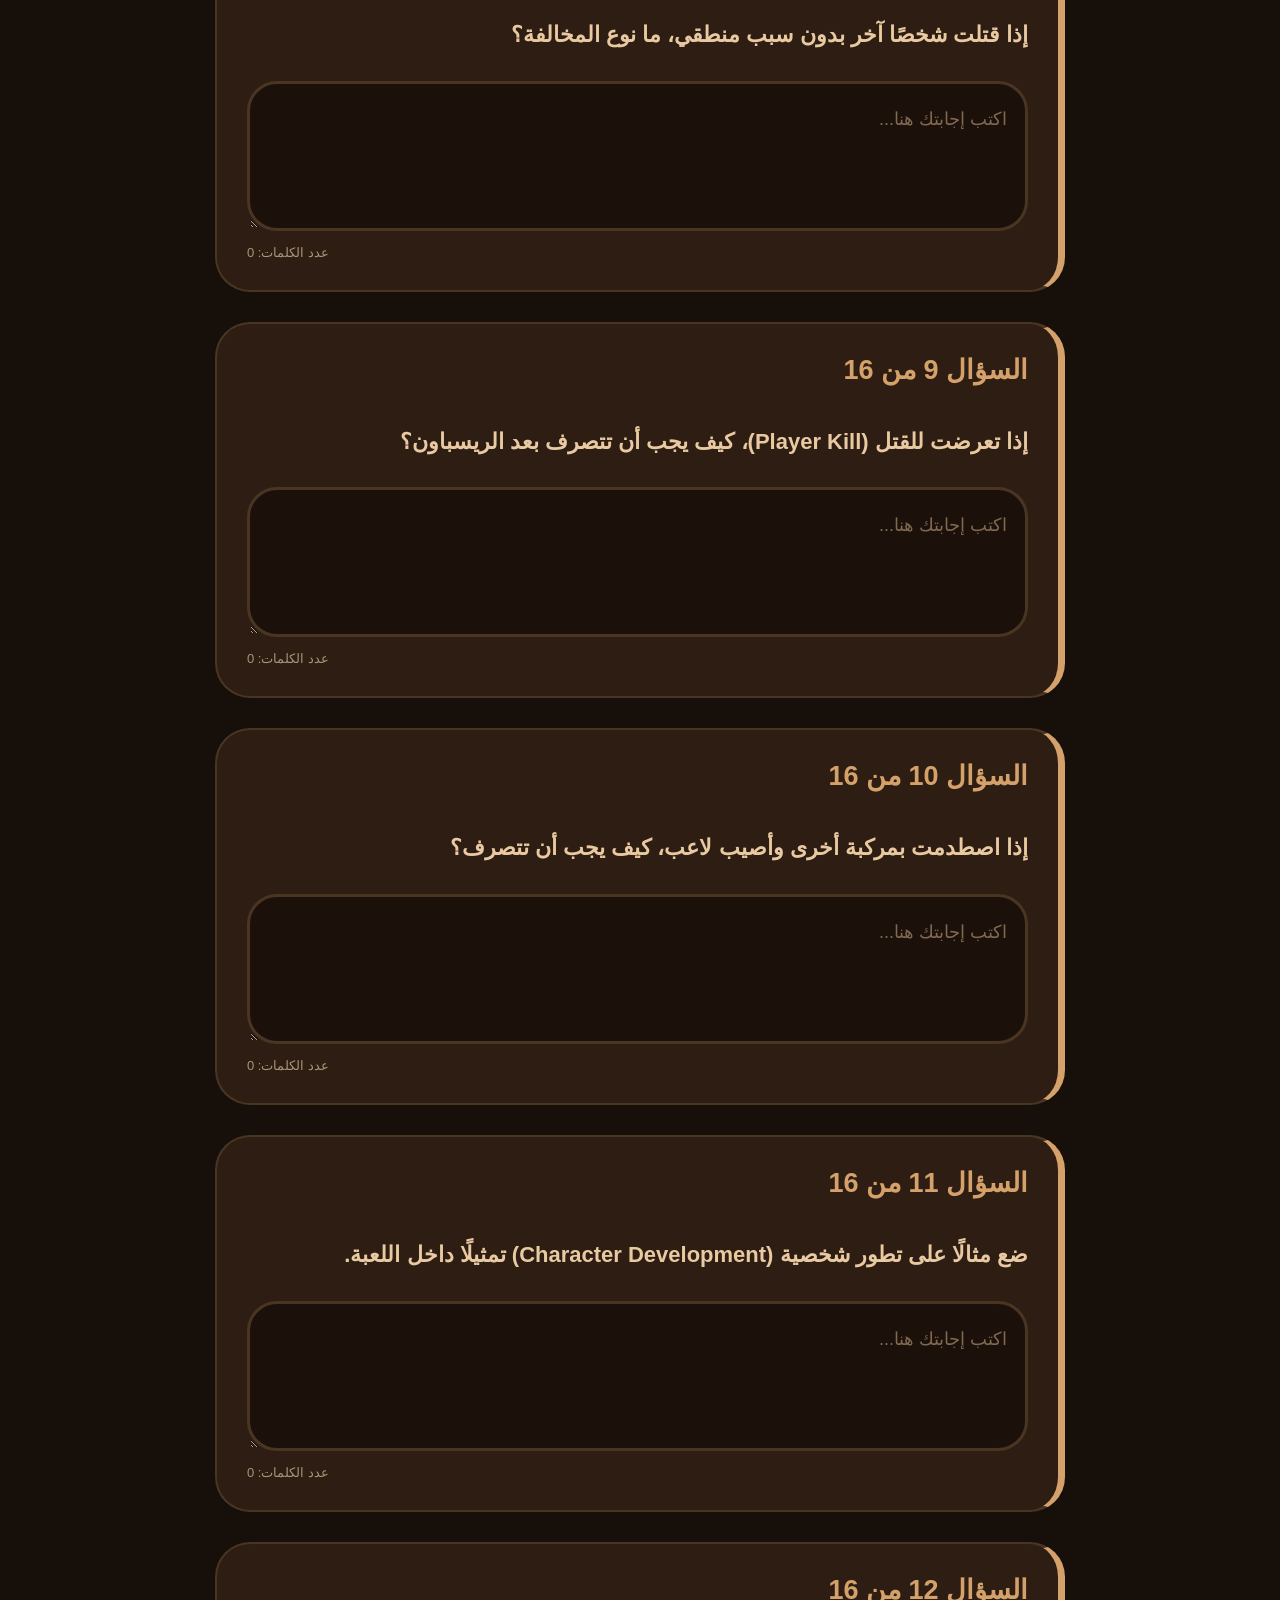
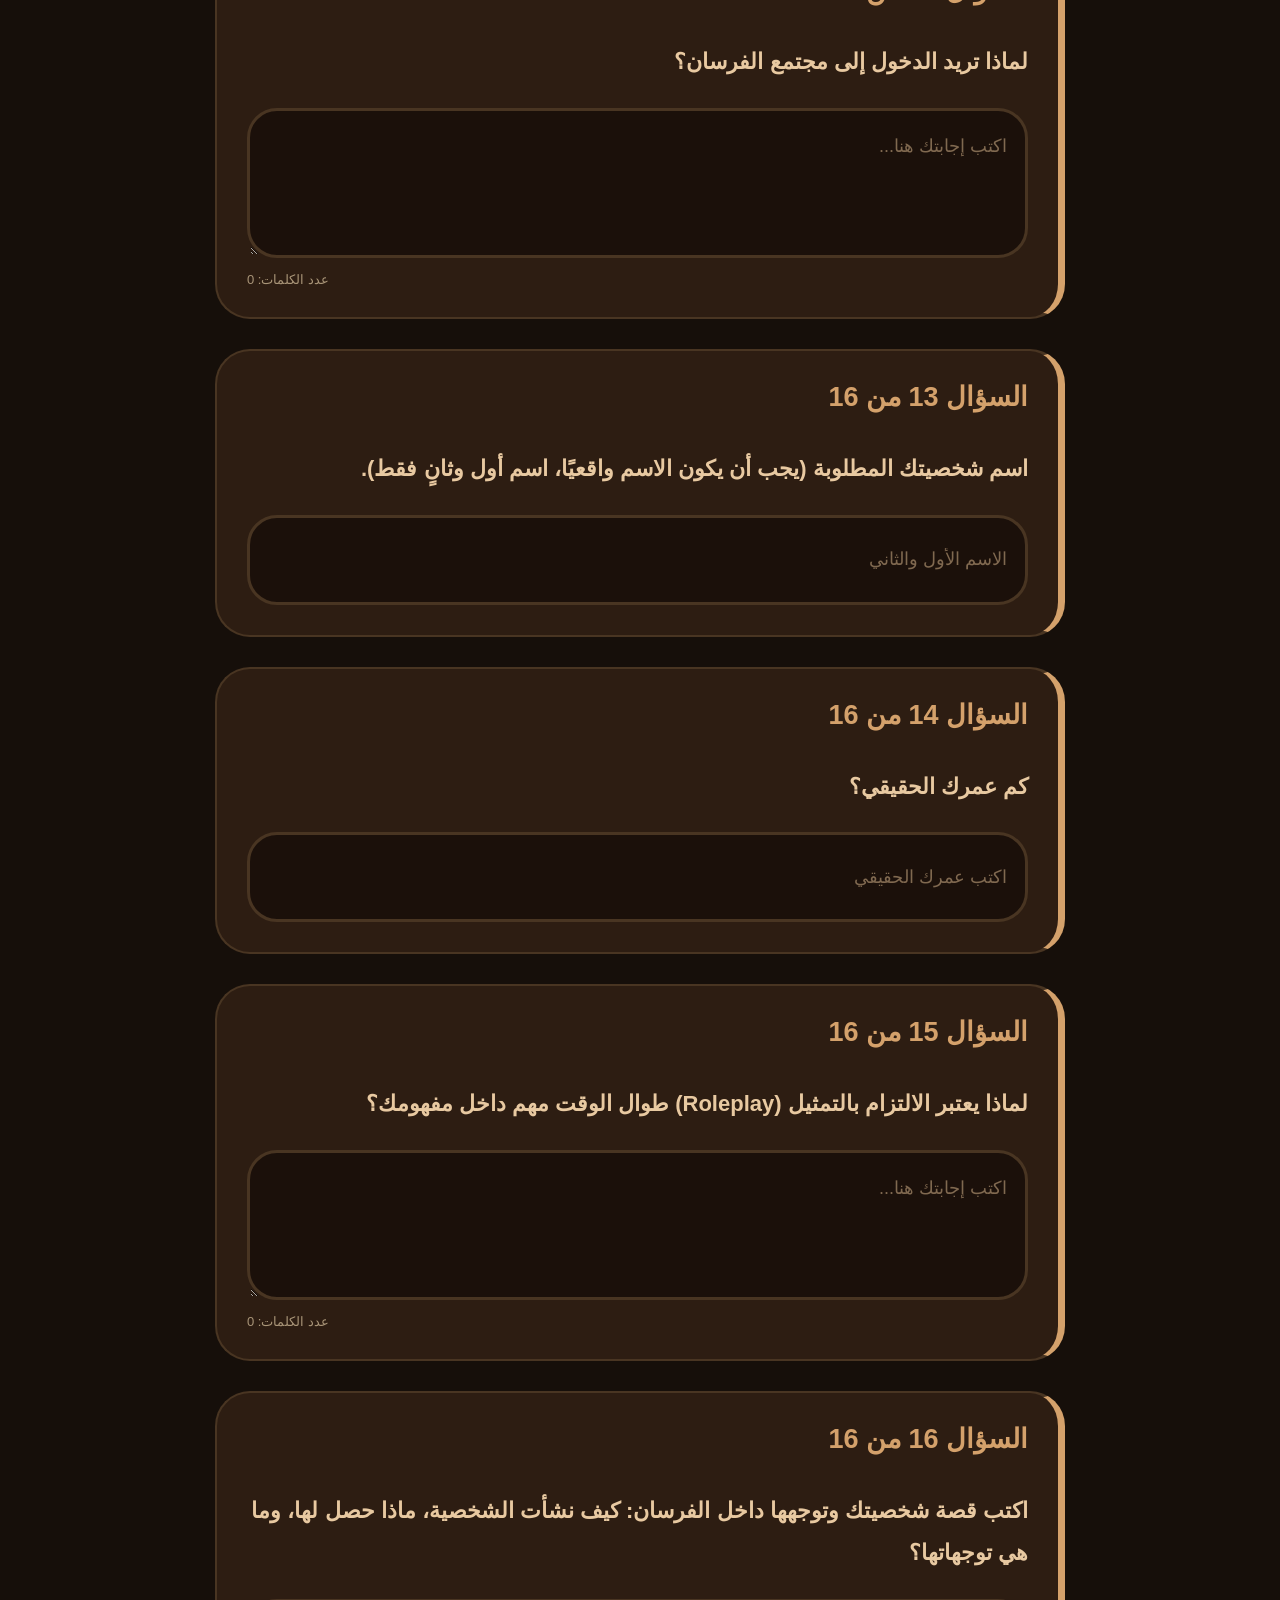
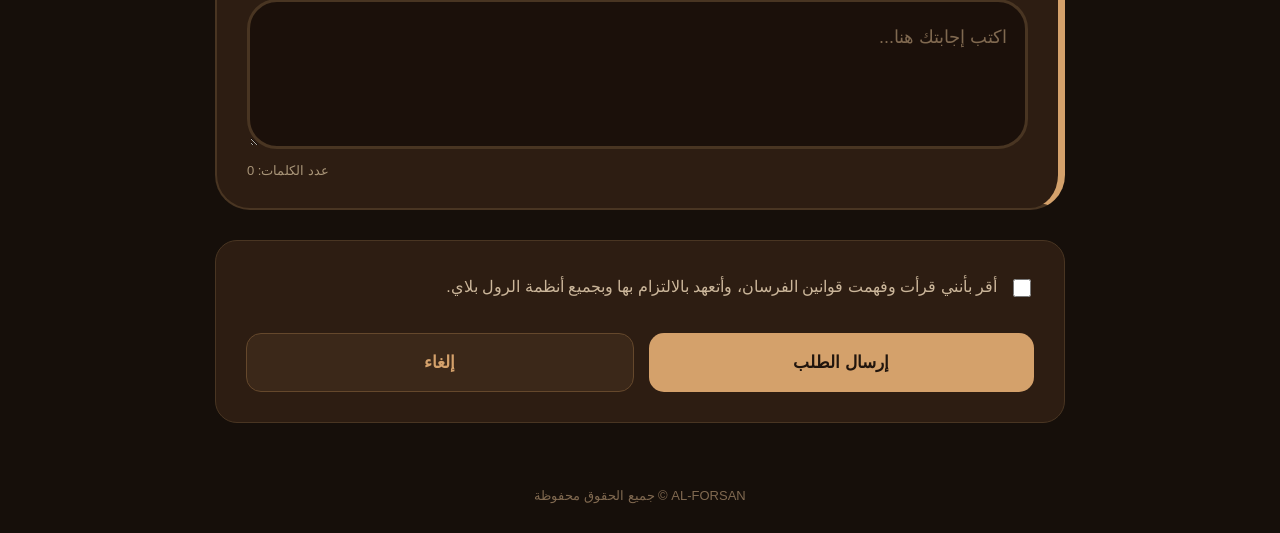
==== commit edf3b407: "Add files via upload" ====
--- a/apply.html
+++ b/apply.html
@@ -1,200 +1,695 @@
+
 <!DOCTYPE html>
-
 <html lang="ar" dir="rtl">
-
 <head>
-
-    <meta charset="UTF-8">
-
-    <meta name="viewport" content="width=device-width, initial-scale=1.0">
-
-    <title>طلب الانضمام | الفرسان</title>
-
-    <link rel="stylesheet" href="style.css">
-
+<meta charset="UTF-8">
+<meta name="viewport" content="width=device-width, initial-scale=1.0">
+
+<title>طلب الانضمام | الفرسان</title>
+
+<style>
+* {
+  box-sizing: border-box;
+}
+
+body {
+  margin: 0;
+  font-family: Arial, sans-serif;
+  background: #160f0a;
+  color: #e8c9a1;
+}
+
+/* HEADER */
+
+header {
+  background: #21150d;
+  border-bottom: 1px solid #493522;
+  padding: 25px 15px;
+  text-align: center;
+}
+
+.logo {
+  color: #d4a16b;
+  font-size: 30px;
+  font-weight: bold;
+  letter-spacing: 3px;
+}
+
+header p {
+  color: #9e8971;
+  margin-bottom: 0;
+}
+
+/* PAGE */
+
+.container {
+  width: min(850px, 94%);
+  margin: 35px auto;
+}
+
+/* CARDS */
+
+.card {
+  background: #2d1d12;
+  border: 1px solid #493522;
+  border-radius: 22px;
+  padding: 30px;
+  margin-bottom: 30px;
+}
+
+/* TITLE */
+
+h1 {
+  color: #d4a16b;
+  text-align: center;
+  font-size: 28px;
+  margin-top: 0;
+}
+
+.description {
+  text-align: center;
+  color: #a99578;
+  line-height: 2;
+  font-size: 16px;
+}
+
+/* PROGRESS */
+
+.progress-info {
+  display: flex;
+  justify-content: space-between;
+  align-items: center;
+  color: #d4a16b;
+  font-size: 14px;
+  margin-bottom: 12px;
+}
+
+.progress {
+  height: 12px;
+  background: #432b1b;
+  border-radius: 30px;
+  overflow: hidden;
+}
+
+.progress-bar {
+  width: 0%;
+  height: 100%;
+  background: #d4a16b;
+  transition: width 0.3s ease;
+}
+
+/* QUESTIONS */
+
+.question {
+  background: #2d1d12;
+  border: 2px solid #493522;
+  border-right: 7px solid #d4a16b;
+  border-radius: 35px 35px 35px 35px;
+  padding: 30px;
+  margin-bottom: 30px;
+}
+
+.question-number {
+  color: #d4a16b;
+  font-size: 27px;
+  font-weight: bold;
+  margin-bottom: 35px;
+}
+
+.question-title {
+  color: #e8c9a1;
+  font-size: 22px;
+  font-weight: bold;
+  line-height: 1.9;
+  margin-bottom: 25px;
+}
+
+/* INPUTS */
+
+textarea,
+input[type="number"],
+input[type="text"] {
+  width: 100%;
+  background: #1b100a;
+  border: 3px solid #493522;
+  border-radius: 30px;
+  padding: 18px;
+  color: #fff;
+  font-size: 18px;
+  font-family: inherit;
+  outline: none;
+  text-align: right;
+}
+
+input[type="number"],
+input[type="text"] {
+  min-height: 90px;
+}
+
+textarea {
+  min-height: 150px;
+  resize: vertical;
+  line-height: 1.9;
+}
+
+textarea:focus,
+input:focus {
+  border-color: #d4a16b;
+}
+
+textarea::placeholder,
+input::placeholder {
+  color: #806950;
+}
+
+/* QUESTION NOTE */
+
+.question-note {
+  color: #a99578;
+  font-size: 17px;
+  line-height: 2;
+  margin-top: 20px;
+  text-align: right;
+}
+
+/* WORD COUNTER */
+
+.counter {
+  text-align: left;
+  font-size: 13px;
+  color: #a99578;
+  margin-top: 10px;
+}
+
+/* RULES */
+
+.rules-check {
+  display: flex;
+  align-items: flex-start;
+  gap: 12px;
+  color: #cbb69a;
+  line-height: 2;
+  font-size: 16px;
+}
+
+.rules-check input {
+  margin-top: 8px;
+  accent-color: #d4a16b;
+  width: 18px;
+  height: 18px;
+}
+
+/* BUTTONS */
+
+.buttons {
+  display: flex;
+  gap: 15px;
+  margin-top: 30px;
+}
+
+button {
+  flex: 1;
+  border: none;
+  border-radius: 15px;
+  padding: 18px;
+  font-size: 17px;
+  font-weight: bold;
+  cursor: pointer;
+  font-family: inherit;
+}
+
+.submit {
+  background: #d4a16b;
+  color: #21150d;
+}
+
+.submit:hover {
+  background: #e4b77f;
+}
+
+.cancel {
+  background: #3b2819;
+  color: #d4a16b;
+  border: 1px solid #65482c;
+}
+
+/* MESSAGE */
+
+.message {
+  display: none;
+  margin-top: 20px;
+  padding: 15px;
+  border-radius: 12px;
+  line-height: 1.9;
+  color: #e8c9a1;
+  background: #1b100a;
+  border: 1px solid #493522;
+}
+
+/* FOOTER */
+
+footer {
+  text-align: center;
+  color: #806950;
+  padding: 30px 15px;
+  font-size: 13px;
+}
+
+/* MOBILE */
+
+@media (max-width: 600px) {
+
+  .container {
+    width: 94%;
+    margin: 20px auto;
+  }
+
+  .card {
+    padding: 20px;
+    border-radius: 25px;
+  }
+
+  .question {
+    padding: 22px;
+    border-radius: 30px;
+    margin-bottom: 25px;
+  }
+
+  h1 {
+    font-size: 23px;
+  }
+
+  .question-number {
+    font-size: 23px;
+    margin-bottom: 25px;
+  }
+
+  .question-title {
+    font-size: 20px;
+  }
+
+  .question-note {
+    font-size: 15px;
+  }
+
+  textarea,
+  input[type="number"],
+  input[type="text"] {
+    font-size: 16px;
+  }
+
+  .buttons {
+    flex-direction: column;
+  }
+}
+</style>
 </head>
 
 <body>
 
-    <header class="header">
-
-        <div class="brand">
-
-            <span>الفرسان</span>
-
-            <img src="images/logo.png" alt="شعار الفرسان">
-
-        </div>
-
-    </header>
-
-    <main class="apply-page">
-
-        <h1>طلب الانضمام إلى الفرسان</h1>
-
-        <p>نرحب بك! أجب عن الأسئلة التالية لإرسال طلبك.</p>
-
-        <form id="applicationForm">
-
-         Meta Gaming - ميتا قيمينق
-
-    </label>
-
-    <label>
-
-        <input type="radio" name="q8" value="لا أعرف">
-
-        لا أعرف
-
-    </label>
-
-</div>
-
-<!-- السؤال 9 -->
-
-<div class="question">
-
-    <label>
-
-        إذا تعرضت للقتل (Player Kill)، كيف يجب أن تتصرف بعد الرسپاون؟
-
-    </label>
-
-    <label>
-
-        <input type="radio" name="q9" value="أعود مباشرة للعب" required>
-
-        أعود مباشرة للعب
-
-    </label>
-
-    <label>
-
-        <input type="radio" name="q9" value="أمثل فترة العلاج والإصابة حسب شدة الموقف">
-
-        أمثل فترة العلاج والإصابة حسب شدة الموقف
-
-    </label>
-
-    <label>
-
-        <input type="radio" name="q9" value="أهاجم القاتلين بعد الرسپاون">
-
-        أهاجم القاتلين بعد الرسپاون
-
-    </label>
-
-    <label>
-
-        <input type="radio" name="q9" value="لا أعرف">
-
-        لا أعرف
-    </label>
-    
-          <!-- السؤال 10 -->
-
-<div class="question">
-
-  <label for="q10">
-
-    السؤال 10: إذا اصطدمت بمركبة أخرى وأصيب لاعب، كيف يجب أن تتصرف؟
-
-  </label>
-
-  <textarea id="q10" name="q10" required></textarea>
-
-</div>
-
-<!-- السؤال 11 -->
-
-<div class="question">
-
-  <label for="q11">
-
-    السؤال 11: ضع مثالًا على تطور شخصية (Character Development) داخل اللعبة.
-
-  </label>
-
-  <textarea id="q11" name="q11" required></textarea>
-
-</div>
-
-<!-- السؤال 12 -->
-
-<div class="question">
-
-  <label for="q12">
-
-    السؤال 12: لماذا تريد الدخول إلى مجتمع سدير؟
-
-  </label>
-
-  <textarea id="q12" name="q12" required></textarea>
-
-</div>
-
-<!-- السؤال 13 -->
-
-<div class="question">
-
-  <label for="q13">
-
-    السؤال 13: اسم شخصيتك المطلوبة (يجب أن يكون الاسم واقعيًا، اسم أول وثاني فقط).
-
-  </label>
-
-  <textarea id="q13" name="q13" required></textarea>
-
-</div>
-
-<!-- السؤال 14 -->
-
-<div class="question">
-
-  <label for="q14">
-
-    السؤال 14: كم عمرك الحقيقي؟
-
-  </label>
-
-  <input type="number" id="q14" name="q14" min="1" required>
-
-</div>
-
-<!-- السؤال 15 -->
-
-<div class="question">
-
-  <label for="q15">
-
-    السؤال 15: لماذا يعتبر الالتزام بالتمثيل (Roleplay) طوال الوقت مهم داخل مفهومك؟
-
-  </label>
-
-  <textarea id="q15" name="q15" required></textarea>
-
-</div>
-
-<!-- السؤال 16 -->
-
-<div class="question">
-
-  <label for="q16">
-
-    السؤال 16: اكتب هنا قصة شخصيتك وتوجهها داخل سدير، وكيف نشأت الشخصية وماذا حصل لها وما هدفها.
-
-  </label>
-
-  <textarea id="q16" name="q16" required></textarea>
-
-</div>   
-
-            <button type="submit">إرسال الطلب</button>
-
-        </form>
-
-    </main>
+<header>
+  <div class="logo">AL-FORSAN</div>
+  <p>مجتمع الفرسان للرول بلاي</p>
+</header>
+
+<main class="container">
+
+  <!-- INTRO -->
+
+  <section class="card">
+
+    <h1>طلب الانضمام إلى الفرسان</h1>
+
+    <p class="description">
+      أجب عن الأسئلة التالية بعناية.
+      يرجى التأكد من صحة إجاباتك قبل إرسال الطلب.
+    </p>
+
+    <div class="progress-info">
+      <span id="progressText">السؤال 1 من 16</span>
+      <span id="progressPercent">0%</span>
+    </div>
+
+    <div class="progress">
+      <div class="progress-bar" id="progressBar"></div>
+    </div>
+
+  </section>
+
+  <!-- QUESTIONS -->
+
+  <form id="applicationForm">
+
+    <div id="questions"></div>
+
+    <!-- AGREEMENT -->
+
+    <section class="card">
+
+      <label class="rules-check">
+
+        <input type="checkbox" id="agreeRules" required>
+
+        <span>
+          أقر بأنني قرأت وفهمت قوانين الفرسان،
+          وأتعهد بالالتزام بها وبجميع أنظمة الرول بلاي.
+        </span>
+
+      </label>
+
+      <div class="buttons">
+
+        <button type="submit" class="submit">
+          إرسال الطلب
+        </button>
+
+        <button
+          type="button"
+          class="cancel"
+          onclick="history.back()">
+          إلغاء
+        </button>
+
+      </div>
+
+      <div class="message" id="formMessage"></div>
+
+    </section>
+
+  </form>
+
+</main>
+
+<footer>
+  AL-FORSAN © جميع الحقوق محفوظة
+</footer>
+
+<script>
+
+/* QUESTIONS */
+
+const questions = [
+
+  {
+    title: "كم عمرك؟",
+    type: "number",
+    placeholder: "اكتب عمرك",
+    note: "السيرفر مخصص لمن أعمارهم 18 سنة فأكثر. الرجاء كتابة عمرك الحقيقي — الإدارة تراجع الطلبات يدويًا."
+  },
+
+  {
+    title: "هل قرأت وفهمت جميع قوانين السيرفر؟",
+    type: "text",
+    placeholder: "اكتب إجابتك"
+  },
+
+  {
+    title: "ما معنى Out of Character (OOC) – خارج الشخصية؟",
+    type: "textarea"
+  },
+
+  {
+    title: "اشرح Meta Gaming – ميتا قيمينق بمفهومك.",
+    type: "textarea"
+  },
+
+  {
+    title: "اشرح Power Gaming – باور قيمينق بمفهومك.",
+    type: "textarea"
+  },
+
+  {
+    title: "ما معنى In Character (IC) – داخل الشخصية؟",
+    type: "textarea"
+  },
+
+  {
+    title: "إذا تعرضت لموقف خطر داخل اللعبة، مثل تهديد بالسلاح، ماذا يجب أن تفعل؟",
+    type: "textarea"
+  },
+
+  {
+    title: "إذا قتلت شخصًا آخر بدون سبب منطقي، ما نوع المخالفة؟",
+    type: "textarea"
+  },
+
+  {
+    title: "إذا تعرضت للقتل (Player Kill)، كيف يجب أن تتصرف بعد الريسباون؟",
+    type: "textarea"
+  },
+
+  {
+    title: "إذا اصطدمت بمركبة أخرى وأصيب لاعب، كيف يجب أن تتصرف؟",
+    type: "textarea"
+  },
+
+  {
+    title: "ضع مثالًا على تطور شخصية (Character Development) تمثيلًا داخل اللعبة.",
+    type: "textarea"
+  },
+
+  {
+    title: "لماذا تريد الدخول إلى مجتمع الفرسان؟",
+    type: "textarea"
+  },
+
+  {
+    title: "اسم شخصيتك المطلوبة (يجب أن يكون الاسم واقعيًا، اسم أول وثانٍ فقط).",
+    type: "text",
+    placeholder: "الاسم الأول والثاني"
+  },
+
+  {
+    title: "كم عمرك الحقيقي؟",
+    type: "number",
+    placeholder: "اكتب عمرك الحقيقي"
+  },
+
+  {
+    title: "لماذا يعتبر الالتزام بالتمثيل (Roleplay) طوال الوقت مهم داخل مفهومك؟",
+    type: "textarea"
+  },
+
+  {
+    title: "اكتب قصة شخصيتك وتوجهها داخل الفرسان: كيف نشأت الشخصية، ماذا حصل لها، وما هي توجهاتها؟",
+    type: "textarea"
+  }
+
+];
+
+
+/* CREATE QUESTIONS */
+
+const questionsContainer =
+  document.getElementById("questions");
+
+
+questions.forEach((question, index) => {
+
+  const number = index + 1;
+
+  const section = document.createElement("section");
+
+  section.className = "question";
+
+
+  /* QUESTION NUMBER */
+
+  const questionNumber = document.createElement("div");
+
+  questionNumber.className = "question-number";
+
+  questionNumber.textContent =
+    `السؤال ${number} من 16`;
+
+
+  /* QUESTION TITLE */
+
+  const title = document.createElement("div");
+
+  title.className = "question-title";
+
+  title.textContent = question.title;
+
+
+  /* INPUT */
+
+  let field;
+
+
+  if (question.type === "textarea") {
+
+    field = document.createElement("textarea");
+
+    field.placeholder = "اكتب إجابتك هنا...";
+
+    field.required = true;
+
+    field.minLength = 10;
+
+  } else {
+
+    field = document.createElement("input");
+
+    field.type = question.type;
+
+    field.placeholder =
+      question.placeholder || "اكتب إجابتك";
+
+    field.required = true;
+
+    if (question.type === "number") {
+
+      field.min = 1;
+      field.max = 100;
+
+    }
+
+  }
+
+
+  field.name = `question${number}`;
+
+  field.dataset.question = number;
+
+
+  /* ADD QUESTION */
+
+  section.appendChild(questionNumber);
+
+  section.appendChild(title);
+
+  section.appendChild(field);
+
+
+  /* NOTE */
+
+  if (question.note) {
+
+    const note = document.createElement("div");
+
+    note.className = "question-note";
+
+    note.textContent = question.note;
+
+    section.appendChild(note);
+
+  }
+
+
+  /* WORD COUNTER */
+
+  if (question.type === "textarea") {
+
+    const counter = document.createElement("div");
+
+    counter.className = "counter";
+
+    counter.textContent = "عدد الكلمات: 0";
+
+
+    field.addEventListener("input", () => {
+
+      const words = field.value.trim()
+        ? field.value.trim().split(/\s+/).length
+        : 0;
+
+      counter.textContent =
+        `عدد الكلمات: ${words}`;
+
+      updateProgress();
+
+    });
+
+
+    section.appendChild(counter);
+
+  } else {
+
+    field.addEventListener("input", updateProgress);
+
+  }
+
+
+  questionsContainer.appendChild(section);
+
+});
+
+
+/* PROGRESS */
+
+function updateProgress() {
+
+  const fields = [
+    ...document.querySelectorAll(
+      "#questions input, #questions textarea"
+    )
+  ];
+
+
+  const completed = fields.filter(field => {
+
+    return field.value.trim() !== "";
+
+  }).length;
+
+
+  const percent = Math.round(
+    (completed / questions.length) * 100
+  );
+
+
+  document.getElementById("progressText").textContent =
+    `تم إكمال ${completed} من 16`;
+
+
+  document.getElementById("progressPercent").textContent =
+    `${percent}%`;
+
+
+  document.getElementById("progressBar").style.width =
+    `${percent}%`;
+
+}
+
+
+/* SUBMIT */
+
+document
+  .getElementById("applicationForm")
+  .addEventListener("submit", function(event) {
+
+    event.preventDefault();
+
+
+    if (!this.checkValidity()) {
+
+      this.reportValidity();
+
+      return;
+
+    }
+
+
+    const message =
+      document.getElementById("formMessage");
+
+
+    message.style.display = "block";
+
+
+    message.textContent =
+      "تم التحقق من إجاباتك. النموذج يحتاج ربطه بخادم الفرسان حتى يتم إرسال الطلب وحفظه لدى الإدارة.";
+
+
+    message.scrollIntoView({
+      behavior: "smooth",
+      block: "center"
+    });
+
+  });
+
+</script>
 
 </body>
-
-</html>+</html>
